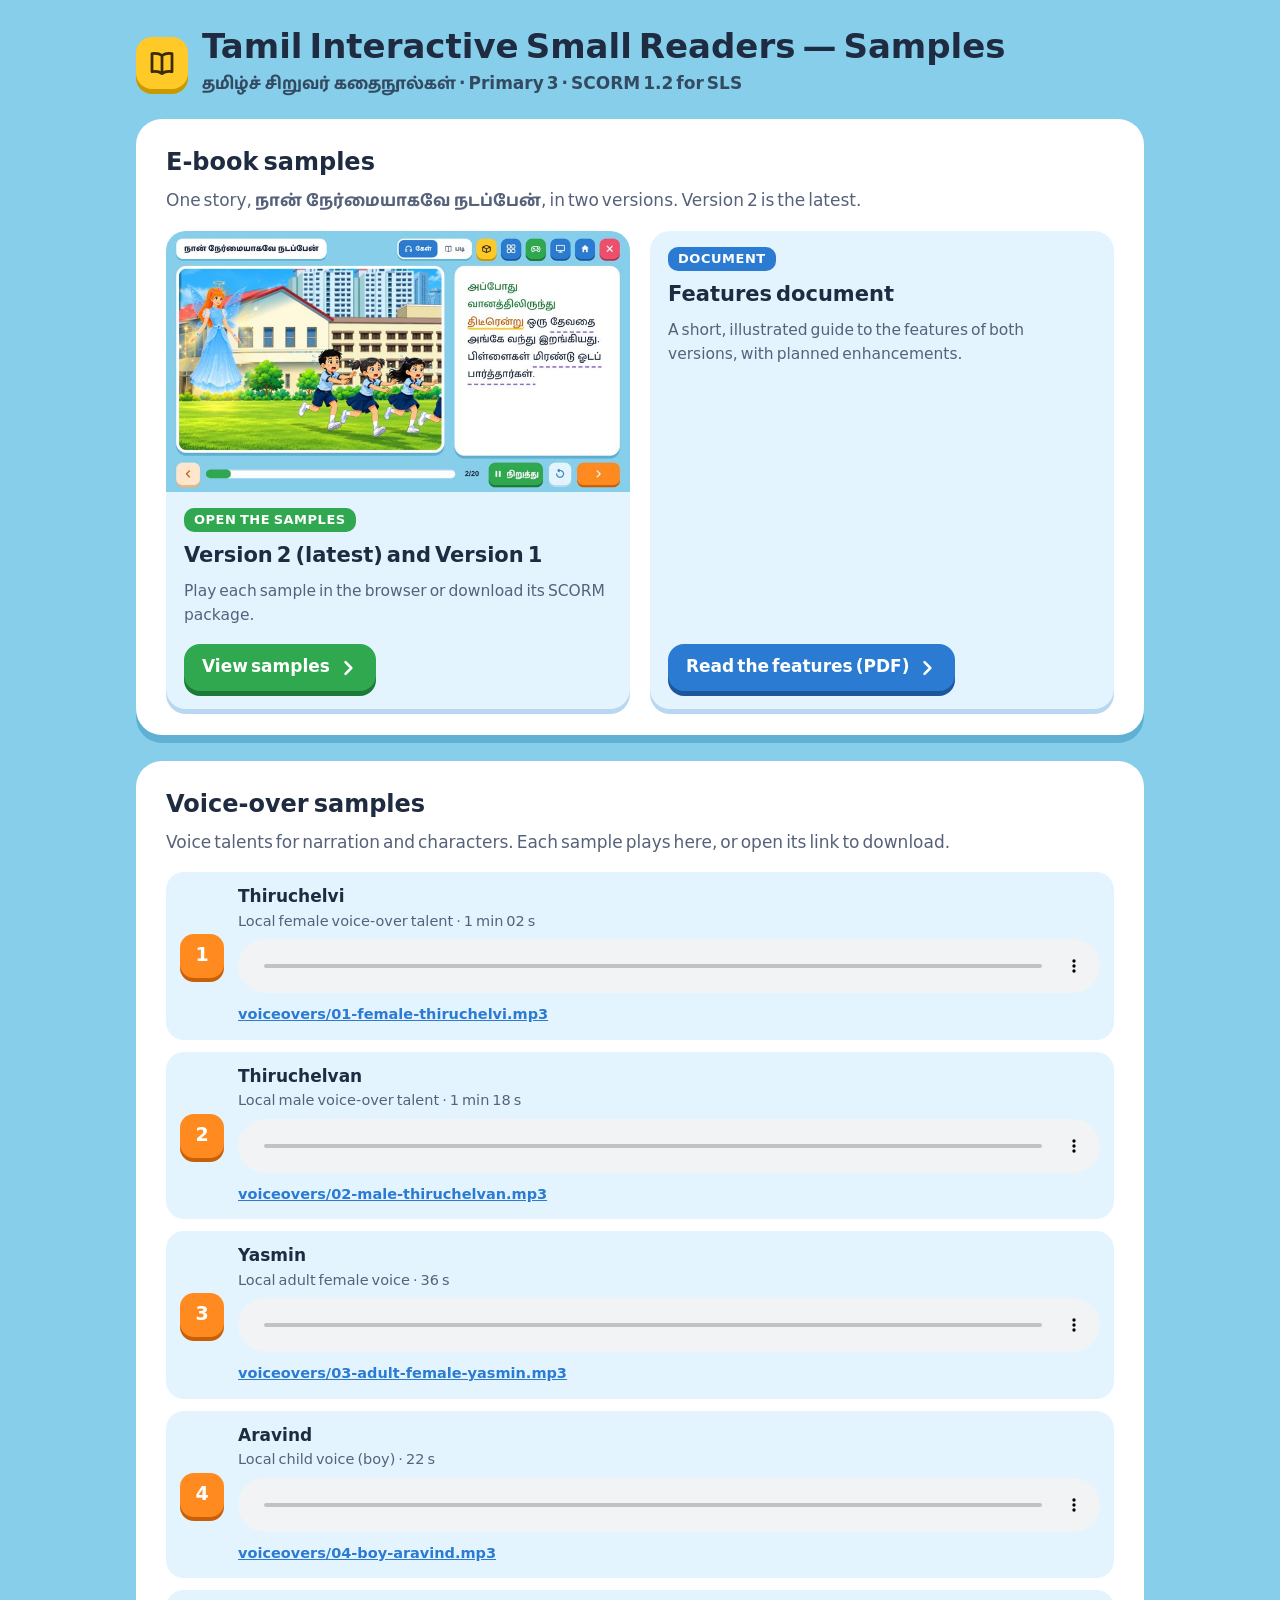
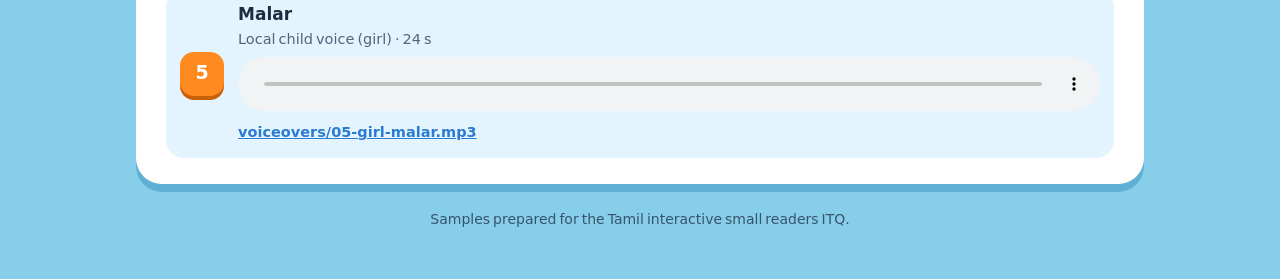
==== index.html @ b4339971 "Samples site: e-book Version 1 and 2, features document, voice-over samples Co-Authored-By: Claude O" ====
<!doctype html>
<html lang="en">
<head>
<meta charset="utf-8">
<meta name="viewport" content="width=device-width,initial-scale=1,viewport-fit=cover">
<title>Tamil Small Readers Samples</title>
<meta name="description" content="Interactive Tamil e-book samples, features document and voice-over samples.">
<link rel="stylesheet" href="assets/site.css">
</head>
<body>
<div class="wrap">
  <header class="top">
    <div class="logo" aria-hidden="true"><svg viewBox="0 0 24 24" fill="none" stroke="#3a2a00" stroke-width="2.2" stroke-linejoin="round"><path d="M12 6c-2-1.5-5-2-8-1.5V19c3-.5 6 0 8 1.5 2-1.5 5-2 8-1.5V4.5C17 4 14 4.5 12 6z"/><path d="M12 6v14.5"/></svg></div>
    <div>
      <h1>Tamil Interactive Small Readers — Samples</h1>
      <p>தமிழ்ச் சிறுவர் கதைநூல்கள் · Primary 3 · SCORM 1.2 for SLS</p>
    </div>
  </header>

  <section class="card" aria-labelledby="h-samples">
    <h2 id="h-samples">E-book samples</h2>
    <p>One story, <b>நான் நேர்மையாகவே நடப்பேன்</b>, in two versions. Version 2 is the latest.</p>
    <div class="grid">
      <a class="sample" href="samples/" style="text-decoration:none;color:inherit">
        <img src="assets/v2.jpg" alt="Version 2 story page" loading="lazy">
        <div class="b">
          <span class="tag">Open the samples</span>
          <h3>Version 2 (latest) and Version 1</h3>
          <p>Play each sample in the browser or download its SCORM package.</p>
          <div class="row"><span class="blk g">View samples <svg viewBox="0 0 24 24" fill="none" stroke="currentColor" stroke-width="3" stroke-linecap="round" stroke-linejoin="round"><path d="M9 5l7 7-7 7"/></svg></span></div>
        </div>
      </a>
      <div class="sample">
        <div class="b">
          <span class="tag" style="background:var(--blue)">Document</span>
          <h3>Features document</h3>
          <p>A short, illustrated guide to the features of both versions, with planned enhancements.</p>
          <div class="row">
            <a class="blk b2" href="docs/features.pdf">Read the features (PDF) <svg viewBox="0 0 24 24" fill="none" stroke="currentColor" stroke-width="3" stroke-linecap="round" stroke-linejoin="round"><path d="M9 5l7 7-7 7"/></svg></a>
          </div>
        </div>
      </div>
    </div>
  </section>

  <section class="card" aria-labelledby="h-vo">
    <h2 id="h-vo">Voice-over samples</h2>
    <p>Voice talents for narration and characters. Each sample plays here, or open its link to download.</p>
    <div class="vo" id="vo"><p class="empty">Voice-over samples will appear here.</p></div>
  </section>

  <footer>Samples prepared for the Tamil interactive small readers ITQ.</footer>
</div>
<script src="voiceovers/list.js"></script>
<script>
(function () {
  var list = window.VOICEOVERS || [], box = document.getElementById('vo');
  if (!list.length) return;
  box.innerHTML = '';
  list.forEach(function (v, i) {
    var it = document.createElement('div'); it.className = 'item';
    var n = document.createElement('div'); n.className = 'n'; n.textContent = i + 1;
    var t = document.createElement('div'); t.className = 't';
    var b = document.createElement('b'); b.textContent = v.title; t.appendChild(b);
    if (v.note) { var s = document.createElement('span'); s.textContent = v.note; t.appendChild(s); }
    var a = document.createElement('audio'); a.controls = true; a.preload = 'none'; a.src = 'voiceovers/' + v.file; t.appendChild(a);
    var l = document.createElement('a'); l.href = 'voiceovers/' + v.file; l.textContent = 'voiceovers/' + v.file; t.appendChild(l);
    it.appendChild(n); it.appendChild(t); box.appendChild(it);
  });
})();
</script>
</body>
</html>
---- assets/site.css ----
/* Toy Blocks — same look as the e-book */
@font-face{font-family:"Baloo Thambi 2";src:url(baloo-thambi-2-tamil-500-normal.woff2) format("woff2");font-weight:500}
@font-face{font-family:"Baloo Thambi 2";src:url(baloo-thambi-2-tamil-700-normal.woff2) format("woff2");font-weight:600 700}
@font-face{font-family:"Baloo Thambi 2";src:url(baloo-thambi-2-tamil-800-normal.woff2) format("woff2");font-weight:800}
:root{--sky:#87ceeb;--edge:#5fb0d3;--soft:#e3f4ff;--green:#2fa84f;--greend:#1d7a36;--orange:#ff8a1f;--oranged:#c8600a;
 --yellow:#ffc928;--yellowd:#c99a00;--blue:#2a7bd1;--blued:#1b579a;--ink:#1f2b40;--mute:#56627a;
 --font:"Baloo Thambi 2","Noto Sans Tamil","Latha",system-ui,sans-serif}
*{box-sizing:border-box}
html{color-scheme:light}
body{margin:0;background:var(--sky);color:var(--ink);font-family:var(--font);font-size:17px;line-height:1.55}
.wrap{max-width:1040px;margin:0 auto;padding:28px max(16px,env(safe-area-inset-right,0px)) 48px max(16px,env(safe-area-inset-left,0px))}
header.top{display:flex;align-items:center;gap:14px;flex-wrap:wrap;margin-bottom:22px}
.logo{width:52px;height:52px;border-radius:16px;background:var(--yellow);box-shadow:0 5px 0 var(--yellowd);display:grid;place-items:center;flex:none}
.logo svg{width:30px;height:30px}
header.top h1{margin:0;font-size:clamp(24px,4vw,34px);font-weight:800;line-height:1.2;text-wrap:balance}
header.top p{margin:2px 0 0;color:var(--ink);opacity:.8;font-weight:600}
.card{background:#fff;border-radius:26px;box-shadow:0 8px 0 var(--edge);padding:26px clamp(18px,3vw,30px);margin-bottom:26px}
.card h2{margin:0 0 6px;font-size:24px;font-weight:800}
.card>p{margin:0 0 16px;color:var(--mute)}
.grid{display:grid;grid-template-columns:repeat(auto-fit,minmax(min(100%,300px),1fr));gap:20px}
.sample{border-radius:20px;background:var(--soft);box-shadow:0 5px 0 #b9d7f1;overflow:hidden;display:flex;flex-direction:column;min-width:0}
.sample img{width:100%;aspect-ratio:16/9;object-fit:cover;display:block;max-width:100%}
.sample .b{padding:16px 18px 18px;display:flex;flex-direction:column;gap:8px;flex:1}
.tag{align-self:flex-start;font-size:13px;font-weight:800;letter-spacing:.04em;text-transform:uppercase;border-radius:10px;padding:2px 10px;color:#fff;background:var(--green)}
.tag.old{background:var(--mute)}
.sample h3{margin:0;font-size:21px;font-weight:800}
.sample p{margin:0;color:var(--mute);font-size:15.5px}
.row{display:flex;gap:12px;flex-wrap:wrap;margin-top:auto;padding-top:8px}
.blk{display:inline-flex;align-items:center;gap:8px;border:0;border-radius:16px;padding:10px 18px;font:inherit;font-weight:800;color:#fff;text-decoration:none;transition:transform .08s}
.blk:active{transform:translateY(3px)}
.blk:focus-visible{outline:4px solid var(--ink);outline-offset:3px}
.g{background:var(--green);box-shadow:0 5px 0 var(--greend)} .o{background:var(--orange);box-shadow:0 5px 0 var(--oranged)}
.b2{background:var(--blue);box-shadow:0 5px 0 var(--blued)} .w{background:#fff;color:var(--blue);box-shadow:0 5px 0 var(--edge)}
.blk svg{width:20px;height:20px}
.vo{display:flex;flex-direction:column;gap:12px}
.vo .item{display:grid;grid-template-columns:44px 1fr;gap:14px;align-items:center;background:var(--soft);border-radius:18px;padding:12px 14px;min-width:0}
.vo .n{width:44px;height:44px;border-radius:14px;background:var(--orange);box-shadow:0 4px 0 var(--oranged);color:#fff;font-weight:800;display:grid;place-items:center;font-size:19px}
.vo .t{min-width:0}
.vo .t b{display:block;font-weight:800}
.vo .t span{display:block;color:var(--mute);font-size:14.5px}
.vo audio{width:100%;margin-top:6px}
.vo a{color:var(--blue);font-weight:700;font-size:14.5px;word-break:break-all}
.empty{color:var(--mute);font-style:italic}
footer{color:var(--ink);opacity:.75;font-size:14px;text-align:center}
.crumb{display:inline-flex;margin-bottom:16px}
@media (prefers-reduced-motion:reduce){.blk{transition:none}}
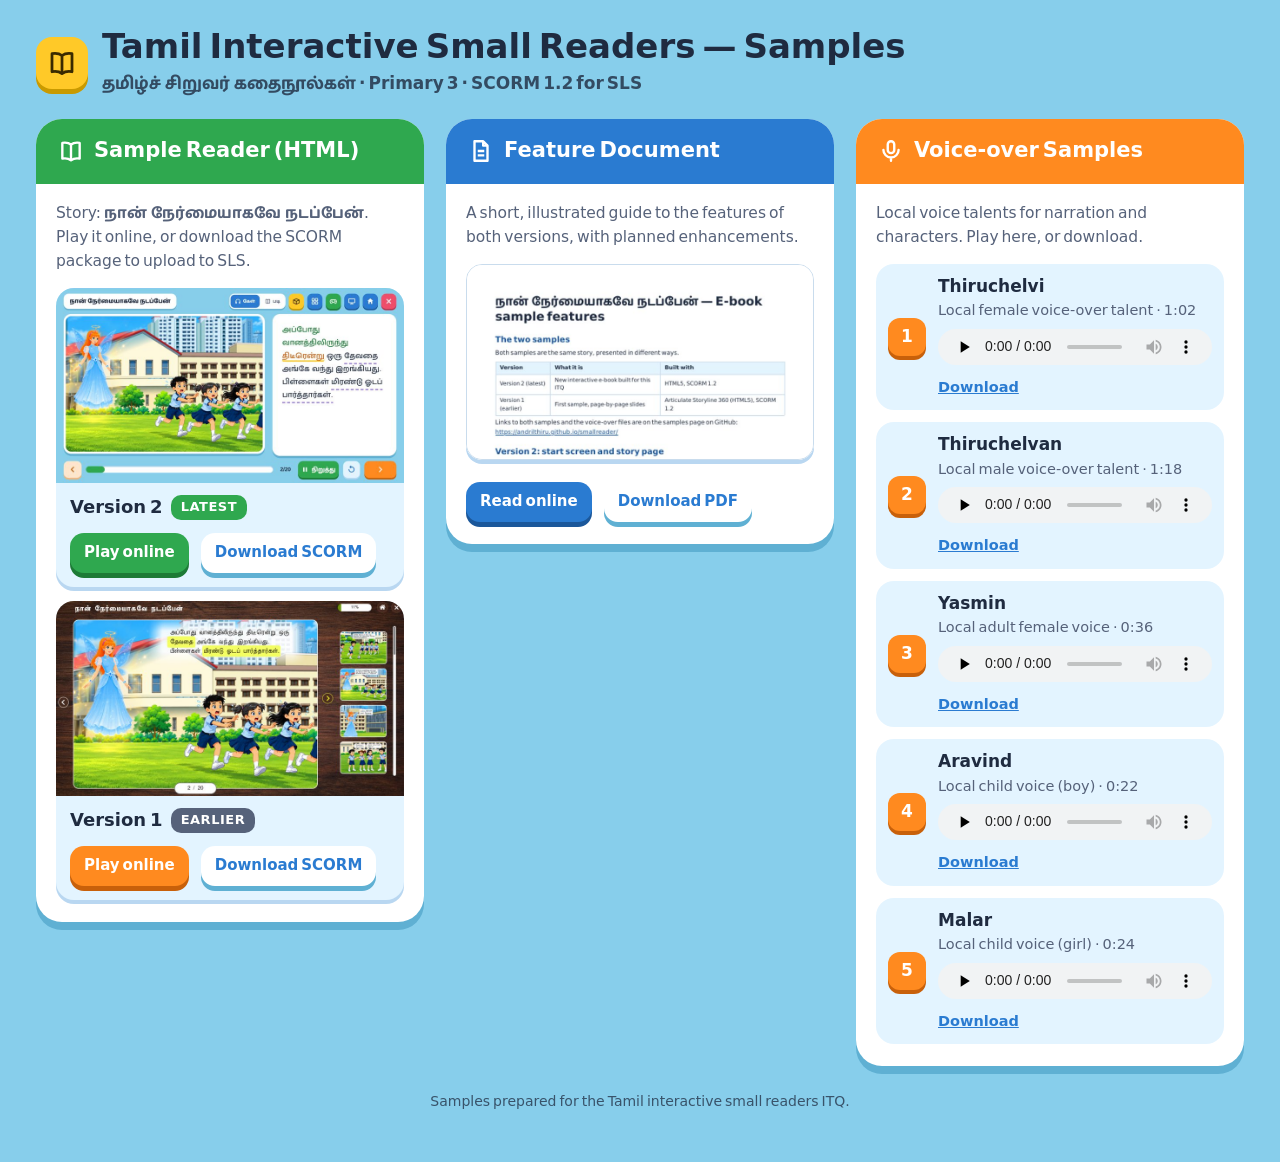
==== commit 12441a0c: "Landing page: three panels (Sample Reader, Feature Document, Voice-over Samples) with play and downl" ====
--- a/index.html
+++ b/index.html
@@ -4,11 +4,11 @@
 <meta charset="utf-8">
 <meta name="viewport" content="width=device-width,initial-scale=1,viewport-fit=cover">
 <title>Tamil Small Readers Samples</title>
-<meta name="description" content="Interactive Tamil e-book samples, features document and voice-over samples.">
+<meta name="description" content="Sample Tamil e-book (HTML), features document and voice-over samples.">
 <link rel="stylesheet" href="assets/site.css">
 </head>
 <body>
-<div class="wrap">
+<div class="wrap wide">
   <header class="top">
     <div class="logo" aria-hidden="true"><svg viewBox="0 0 24 24" fill="none" stroke="#3a2a00" stroke-width="2.2" stroke-linejoin="round"><path d="M12 6c-2-1.5-5-2-8-1.5V19c3-.5 6 0 8 1.5 2-1.5 5-2 8-1.5V4.5C17 4 14 4.5 12 6z"/><path d="M12 6v14.5"/></svg></div>
     <div>
@@ -17,39 +17,59 @@
     </div>
   </header>
 
-  <section class="card" aria-labelledby="h-samples">
-    <h2 id="h-samples">E-book samples</h2>
-    <p>One story, <b>நான் நேர்மையாகவே நடப்பேன்</b>, in two versions. Version 2 is the latest.</p>
-    <div class="grid">
-      <a class="sample" href="samples/" style="text-decoration:none;color:inherit">
-        <img src="assets/v2.jpg" alt="Version 2 story page" loading="lazy">
-        <div class="b">
-          <span class="tag">Open the samples</span>
-          <h3>Version 2 (latest) and Version 1</h3>
-          <p>Play each sample in the browser or download its SCORM package.</p>
-          <div class="row"><span class="blk g">View samples <svg viewBox="0 0 24 24" fill="none" stroke="currentColor" stroke-width="3" stroke-linecap="round" stroke-linejoin="round"><path d="M9 5l7 7-7 7"/></svg></span></div>
+  <div class="panels">
+    <!-- 1. Sample reader -->
+    <section class="panel p1" aria-labelledby="h1">
+      <h2 id="h1"><svg viewBox="0 0 24 24" fill="none" stroke="currentColor" stroke-width="2.2" stroke-linejoin="round"><path d="M12 6c-2-1.5-5-2-8-1.5V19c3-.5 6 0 8 1.5 2-1.5 5-2 8-1.5V4.5C17 4 14 4.5 12 6z"/><path d="M12 6v14.5"/></svg>Sample Reader (HTML)</h2>
+      <div class="in">
+        <p>Story: <b>நான் நேர்மையாகவே நடப்பேன்</b>. Play it online, or download the SCORM package to upload to SLS.</p>
+        <div class="ver">
+          <img src="assets/v2.jpg" alt="Version 2 story page">
+          <div class="b">
+            <h3>Version 2 <span class="tag">Latest</span></h3>
+            <div class="row">
+              <a class="blk g sm" href="samples/v2/index.html" target="_blank" rel="noopener">Play online</a>
+              <a class="blk w sm" href="downloads/version-2-SCORM.zip" download>Download SCORM</a>
+            </div>
+          </div>
         </div>
-      </a>
-      <div class="sample">
-        <div class="b">
-          <span class="tag" style="background:var(--blue)">Document</span>
-          <h3>Features document</h3>
-          <p>A short, illustrated guide to the features of both versions, with planned enhancements.</p>
-          <div class="row">
-            <a class="blk b2" href="docs/features.pdf">Read the features (PDF) <svg viewBox="0 0 24 24" fill="none" stroke="currentColor" stroke-width="3" stroke-linecap="round" stroke-linejoin="round"><path d="M9 5l7 7-7 7"/></svg></a>
+        <div class="ver">
+          <img src="assets/v1.jpg" alt="Version 1 story page">
+          <div class="b">
+            <h3>Version 1 <span class="tag old">Earlier</span></h3>
+            <div class="row">
+              <a class="blk o sm" href="samples/v1/story.html" target="_blank" rel="noopener">Play online</a>
+              <a class="blk w sm" href="downloads/version-1-SCORM.zip" download>Download SCORM</a>
+            </div>
           </div>
         </div>
       </div>
-    </div>
-  </section>
+    </section>
 
-  <section class="card" aria-labelledby="h-vo">
-    <h2 id="h-vo">Voice-over samples</h2>
-    <p>Voice talents for narration and characters. Each sample plays here, or open its link to download.</p>
-    <div class="vo" id="vo"><p class="empty">Voice-over samples will appear here.</p></div>
-  </section>
+    <!-- 2. Feature document -->
+    <section class="panel p2" aria-labelledby="h2">
+      <h2 id="h2"><svg viewBox="0 0 24 24" fill="none" stroke="currentColor" stroke-width="2.2" stroke-linejoin="round"><path d="M6 3h8l4 4v14H6z"/><path d="M14 3v4h4M9 12h6M9 16h6"/></svg>Feature Document</h2>
+      <div class="in">
+        <p>A short, illustrated guide to the features of both versions, with planned enhancements.</p>
+        <a class="docimg" href="docs/features.pdf" target="_blank" rel="noopener"><img src="assets/doc.jpg" alt="First page of the features document"></a>
+        <div class="row">
+          <a class="blk b2 sm" href="docs/features.pdf" target="_blank" rel="noopener">Read online</a>
+          <a class="blk w sm" href="docs/features.pdf" download="Small-reader-features.pdf">Download PDF</a>
+        </div>
+      </div>
+    </section>
 
-  <footer>Samples prepared for the Tamil interactive small readers ITQ.</footer>
+    <!-- 3. Voice-over samples -->
+    <section class="panel p3" aria-labelledby="h3">
+      <h2 id="h3"><svg viewBox="0 0 24 24" fill="none" stroke="currentColor" stroke-width="2.2" stroke-linecap="round" stroke-linejoin="round"><rect x="9" y="3" width="6" height="11" rx="3"/><path d="M5 11a7 7 0 0014 0M12 18v3"/></svg>Voice-over Samples</h2>
+      <div class="in">
+        <p>Local voice talents for narration and characters. Play here, or download.</p>
+        <div class="vo" id="vo"><p class="empty">Voice-over samples will appear here.</p></div>
+      </div>
+    </section>
+  </div>
+
+  <footer style="margin-top:26px">Samples prepared for the Tamil interactive small readers ITQ.</footer>
 </div>
 <script src="voiceovers/list.js"></script>
 <script>
@@ -64,7 +84,7 @@
     var b = document.createElement('b'); b.textContent = v.title; t.appendChild(b);
     if (v.note) { var s = document.createElement('span'); s.textContent = v.note; t.appendChild(s); }
     var a = document.createElement('audio'); a.controls = true; a.preload = 'none'; a.src = 'voiceovers/' + v.file; t.appendChild(a);
-    var l = document.createElement('a'); l.href = 'voiceovers/' + v.file; l.textContent = 'voiceovers/' + v.file; t.appendChild(l);
+    var l = document.createElement('a'); l.href = 'voiceovers/' + v.file; l.setAttribute('download', v.file); l.className = 'dl'; l.textContent = 'Download'; t.appendChild(l);
     it.appendChild(n); it.appendChild(t); box.appendChild(it);
   });
 })();
--- a/assets/site.css
+++ b/assets/site.css
@@ -39,8 +39,30 @@
 .vo .t b{display:block;font-weight:800}
 .vo .t span{display:block;color:var(--mute);font-size:14.5px}
 .vo audio{width:100%;margin-top:6px}
-.vo a{color:var(--blue);font-weight:700;font-size:14.5px;word-break:break-all}
+.vo a.dl{display:inline-block;margin-top:4px;color:var(--blue);font-weight:800;font-size:14.5px;text-decoration:underline}
 .empty{color:var(--mute);font-style:italic}
 footer{color:var(--ink);opacity:.75;font-size:14px;text-align:center}
 .crumb{display:inline-flex;margin-bottom:16px}
 @media (prefers-reduced-motion:reduce){.blk{transition:none}}
+
+/* ---- landing: three panels ---- */
+.wrap.wide{max-width:1240px}
+.panels{display:grid;grid-template-columns:repeat(3,minmax(0,1fr));gap:22px;align-items:start}
+@media (max-width:980px){.panels{grid-template-columns:1fr}}
+.panel{background:#fff;border-radius:26px;box-shadow:0 8px 0 var(--edge);overflow:hidden;display:flex;flex-direction:column;min-width:0}
+.panel>h2{margin:0;padding:16px 22px;font-size:21px;font-weight:800;color:#fff;display:flex;align-items:center;gap:10px}
+.panel>h2 svg{width:26px;height:26px;flex:none}
+.panel.p1>h2{background:var(--green)} .panel.p2>h2{background:var(--blue)} .panel.p3>h2{background:var(--orange)}
+.panel .in{padding:18px 20px 22px;display:flex;flex-direction:column;gap:14px}
+.panel .in>p{margin:0;color:var(--mute);font-size:15.5px}
+.ver{background:var(--soft);border-radius:18px;overflow:hidden;box-shadow:0 4px 0 #b9d7f1}
+.ver img{width:100%;aspect-ratio:16/9;object-fit:cover;display:block}
+.ver .b{padding:12px 14px 14px;display:flex;flex-direction:column;gap:8px}
+.ver h3{margin:0;font-size:18px;font-weight:800;display:flex;align-items:center;gap:8px;flex-wrap:wrap}
+.ver .row{padding-top:2px}
+.blk.sm{padding:8px 14px;font-size:15px;border-radius:14px}
+.docimg{border-radius:16px;overflow:hidden;box-shadow:0 4px 0 #b9d7f1;border:1px solid #c9dced}
+.docimg img{width:100%;display:block}
+.panel .vo .item{grid-template-columns:38px 1fr;gap:12px;padding:10px 12px}
+.panel .vo .n{width:38px;height:38px;font-size:17px;border-radius:12px}
+.panel .vo audio{height:36px}
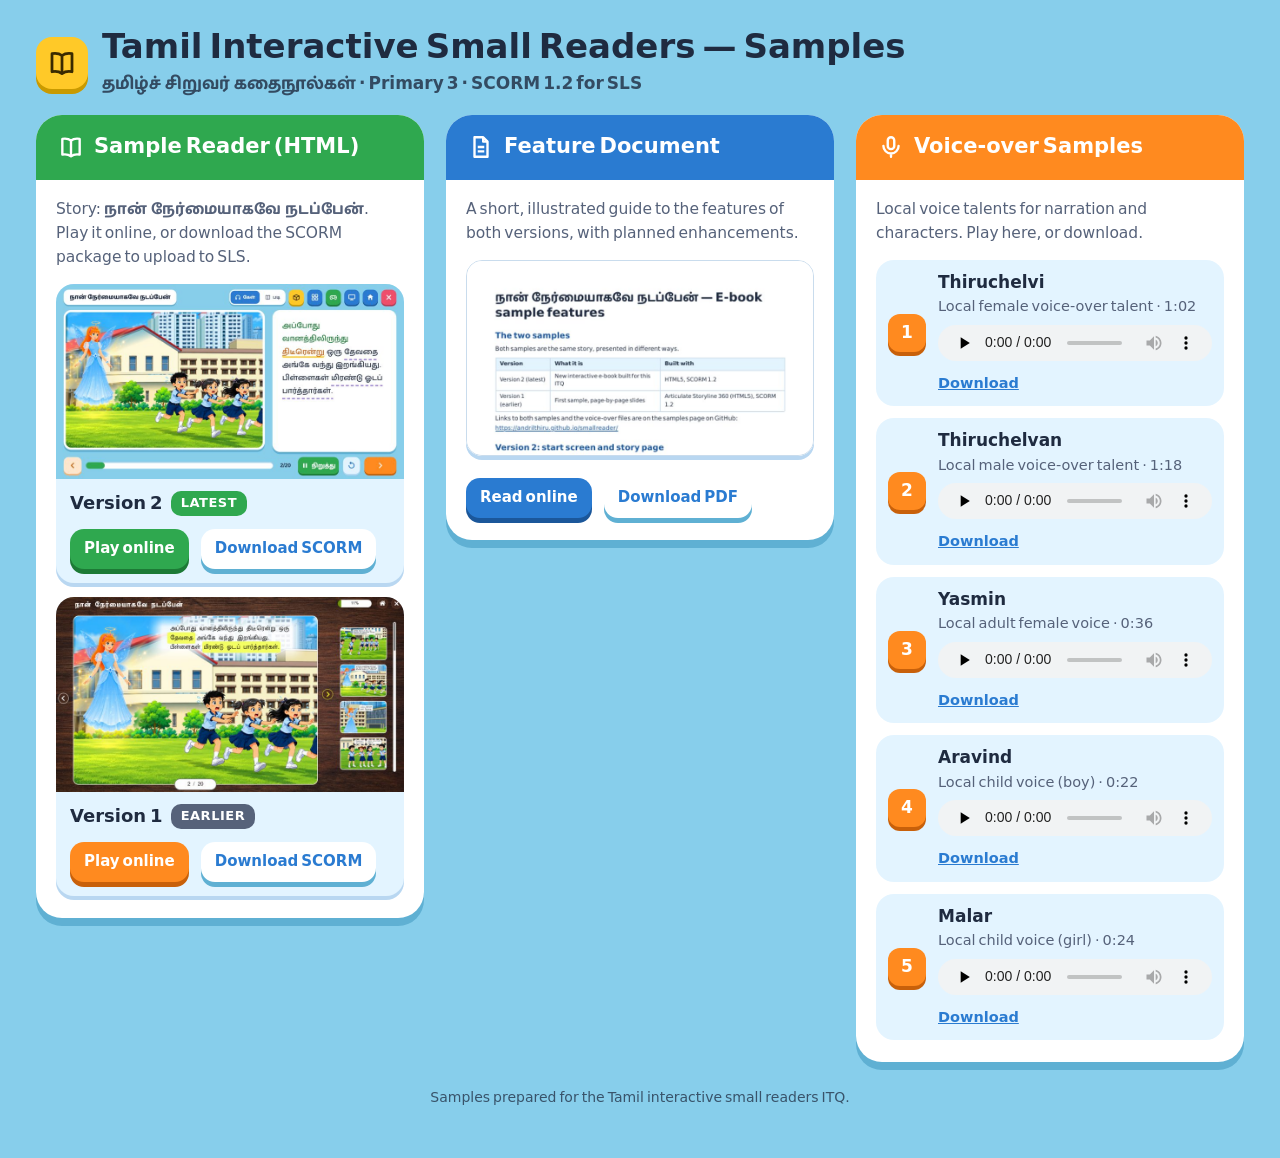
==== commit 3bb64c44: "Landing page: fixed icon sizes, cache-busted stylesheet, tighter layout on medium screens Co-Authore" ====
--- a/index.html
+++ b/index.html
@@ -5,12 +5,12 @@
 <meta name="viewport" content="width=device-width,initial-scale=1,viewport-fit=cover">
 <title>Tamil Small Readers Samples</title>
 <meta name="description" content="Sample Tamil e-book (HTML), features document and voice-over samples.">
-<link rel="stylesheet" href="assets/site.css">
+<link rel="stylesheet" href="assets/site.css?v=3">
 </head>
 <body>
 <div class="wrap wide">
   <header class="top">
-    <div class="logo" aria-hidden="true"><svg viewBox="0 0 24 24" fill="none" stroke="#3a2a00" stroke-width="2.2" stroke-linejoin="round"><path d="M12 6c-2-1.5-5-2-8-1.5V19c3-.5 6 0 8 1.5 2-1.5 5-2 8-1.5V4.5C17 4 14 4.5 12 6z"/><path d="M12 6v14.5"/></svg></div>
+    <div class="logo" aria-hidden="true"><svg width="26" height="26" viewBox="0 0 24 24" fill="none" stroke="#3a2a00" stroke-width="2.2" stroke-linejoin="round"><path d="M12 6c-2-1.5-5-2-8-1.5V19c3-.5 6 0 8 1.5 2-1.5 5-2 8-1.5V4.5C17 4 14 4.5 12 6z"/><path d="M12 6v14.5"/></svg></div>
     <div>
       <h1>Tamil Interactive Small Readers — Samples</h1>
       <p>தமிழ்ச் சிறுவர் கதைநூல்கள் · Primary 3 · SCORM 1.2 for SLS</p>
@@ -20,7 +20,7 @@
   <div class="panels">
     <!-- 1. Sample reader -->
     <section class="panel p1" aria-labelledby="h1">
-      <h2 id="h1"><svg viewBox="0 0 24 24" fill="none" stroke="currentColor" stroke-width="2.2" stroke-linejoin="round"><path d="M12 6c-2-1.5-5-2-8-1.5V19c3-.5 6 0 8 1.5 2-1.5 5-2 8-1.5V4.5C17 4 14 4.5 12 6z"/><path d="M12 6v14.5"/></svg>Sample Reader (HTML)</h2>
+      <h2 id="h1"><svg width="26" height="26" viewBox="0 0 24 24" fill="none" stroke="currentColor" stroke-width="2.2" stroke-linejoin="round"><path d="M12 6c-2-1.5-5-2-8-1.5V19c3-.5 6 0 8 1.5 2-1.5 5-2 8-1.5V4.5C17 4 14 4.5 12 6z"/><path d="M12 6v14.5"/></svg>Sample Reader (HTML)</h2>
       <div class="in">
         <p>Story: <b>நான் நேர்மையாகவே நடப்பேன்</b>. Play it online, or download the SCORM package to upload to SLS.</p>
         <div class="ver">
@@ -48,7 +48,7 @@
 
     <!-- 2. Feature document -->
     <section class="panel p2" aria-labelledby="h2">
-      <h2 id="h2"><svg viewBox="0 0 24 24" fill="none" stroke="currentColor" stroke-width="2.2" stroke-linejoin="round"><path d="M6 3h8l4 4v14H6z"/><path d="M14 3v4h4M9 12h6M9 16h6"/></svg>Feature Document</h2>
+      <h2 id="h2"><svg width="26" height="26" viewBox="0 0 24 24" fill="none" stroke="currentColor" stroke-width="2.2" stroke-linejoin="round"><path d="M6 3h8l4 4v14H6z"/><path d="M14 3v4h4M9 12h6M9 16h6"/></svg>Feature Document</h2>
       <div class="in">
         <p>A short, illustrated guide to the features of both versions, with planned enhancements.</p>
         <a class="docimg" href="docs/features.pdf" target="_blank" rel="noopener"><img src="assets/doc.jpg" alt="First page of the features document"></a>
@@ -61,7 +61,7 @@
 
     <!-- 3. Voice-over samples -->
     <section class="panel p3" aria-labelledby="h3">
-      <h2 id="h3"><svg viewBox="0 0 24 24" fill="none" stroke="currentColor" stroke-width="2.2" stroke-linecap="round" stroke-linejoin="round"><rect x="9" y="3" width="6" height="11" rx="3"/><path d="M5 11a7 7 0 0014 0M12 18v3"/></svg>Voice-over Samples</h2>
+      <h2 id="h3"><svg width="26" height="26" viewBox="0 0 24 24" fill="none" stroke="currentColor" stroke-width="2.2" stroke-linecap="round" stroke-linejoin="round"><rect x="9" y="3" width="6" height="11" rx="3"/><path d="M5 11a7 7 0 0014 0M12 18v3"/></svg>Voice-over Samples</h2>
       <div class="in">
         <p>Local voice talents for narration and characters. Play here, or download.</p>
         <div class="vo" id="vo"><p class="empty">Voice-over samples will appear here.</p></div>
--- a/assets/site.css
+++ b/assets/site.css
@@ -9,7 +9,7 @@
 html{color-scheme:light}
 body{margin:0;background:var(--sky);color:var(--ink);font-family:var(--font);font-size:17px;line-height:1.55}
 .wrap{max-width:1040px;margin:0 auto;padding:28px max(16px,env(safe-area-inset-right,0px)) 48px max(16px,env(safe-area-inset-left,0px))}
-header.top{display:flex;align-items:center;gap:14px;flex-wrap:wrap;margin-bottom:22px}
+header.top{display:flex;align-items:center;gap:14px;flex-wrap:wrap;margin-bottom:18px}
 .logo{width:52px;height:52px;border-radius:16px;background:var(--yellow);box-shadow:0 5px 0 var(--yellowd);display:grid;place-items:center;flex:none}
 .logo svg{width:30px;height:30px}
 header.top h1{margin:0;font-size:clamp(24px,4vw,34px);font-weight:800;line-height:1.2;text-wrap:balance}
@@ -48,7 +48,7 @@
 /* ---- landing: three panels ---- */
 .wrap.wide{max-width:1240px}
 .panels{display:grid;grid-template-columns:repeat(3,minmax(0,1fr));gap:22px;align-items:start}
-@media (max-width:980px){.panels{grid-template-columns:1fr}}
+@media (max-width:820px){.panels{grid-template-columns:1fr}}
 .panel{background:#fff;border-radius:26px;box-shadow:0 8px 0 var(--edge);overflow:hidden;display:flex;flex-direction:column;min-width:0}
 .panel>h2{margin:0;padding:16px 22px;font-size:21px;font-weight:800;color:#fff;display:flex;align-items:center;gap:10px}
 .panel>h2 svg{width:26px;height:26px;flex:none}
@@ -66,3 +66,6 @@
 .panel .vo .item{grid-template-columns:38px 1fr;gap:12px;padding:10px 12px}
 .panel .vo .n{width:38px;height:38px;font-size:17px;border-radius:12px}
 .panel .vo audio{height:36px}
+
+/* medium screens: keep the three headers on one line each */
+@media (min-width:821px) and (max-width:1180px){.panel>h2{font-size:16.5px;padding:13px 14px;gap:8px;white-space:nowrap} .panel>h2 svg{width:22px;height:22px} .panel .in{padding:14px;gap:12px} .blk.sm{padding:7px 10px;font-size:14px} .ver h3{font-size:16px} .wrap.wide{padding-left:max(14px,env(safe-area-inset-left,0px));padding-right:max(14px,env(safe-area-inset-right,0px))} .panels{gap:16px}}
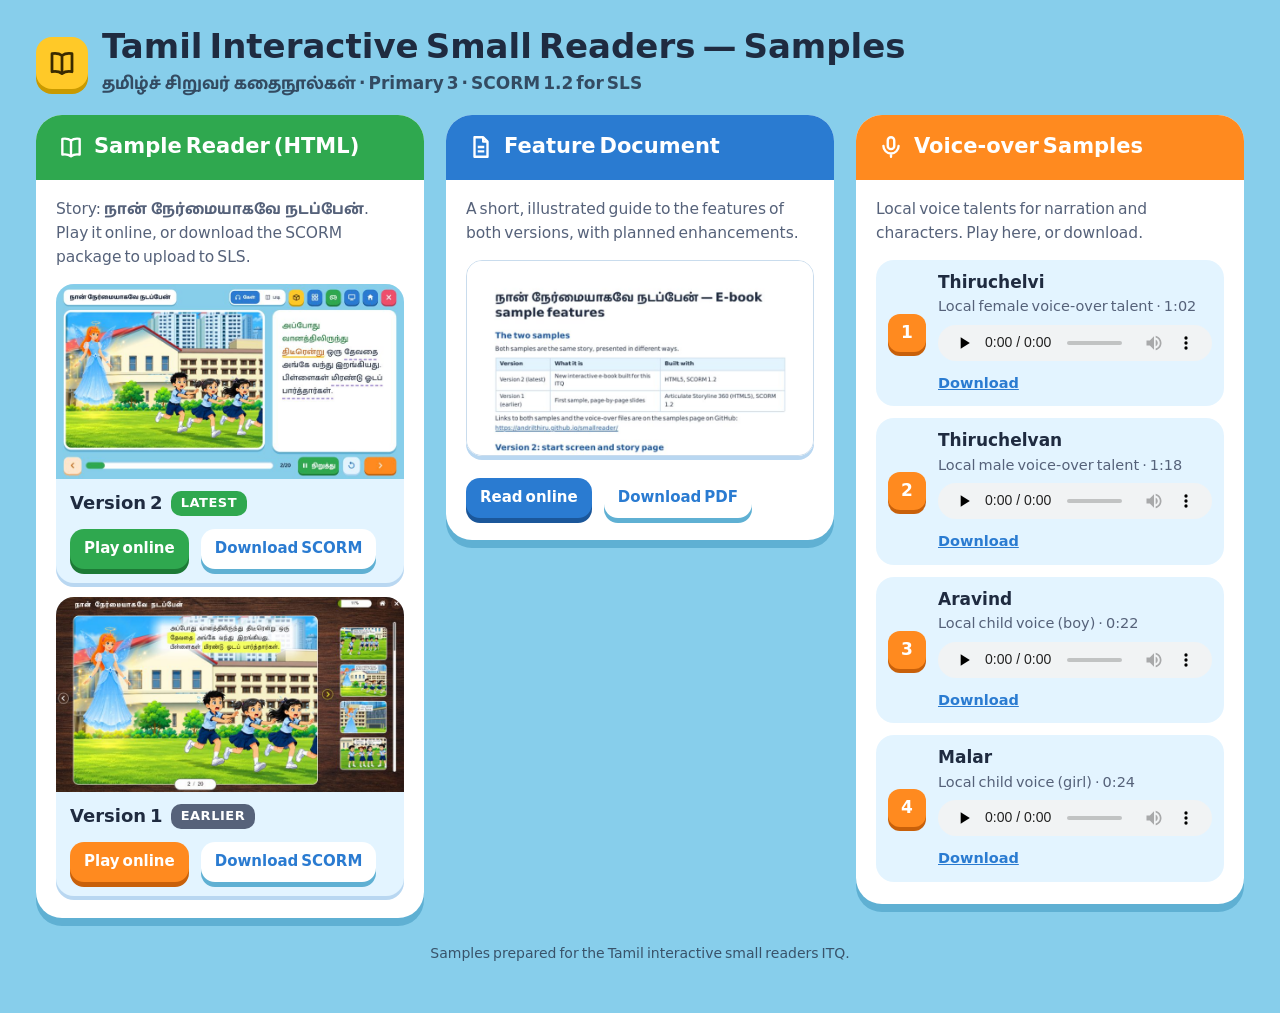
==== commit 48c01a1e: "Remove Yasmin voice-over sample Co-Authored-By: Claude Opus 5.5 <noreply@anthropic.com> Claude-Sessi" ====
--- a/index.html
+++ b/index.html
@@ -71,7 +71,7 @@
 
   <footer style="margin-top:26px">Samples prepared for the Tamil interactive small readers ITQ.</footer>
 </div>
-<script src="voiceovers/list.js"></script>
+<script src="voiceovers/list.js?v=2"></script>
 <script>
 (function () {
   var list = window.VOICEOVERS || [], box = document.getElementById('vo');
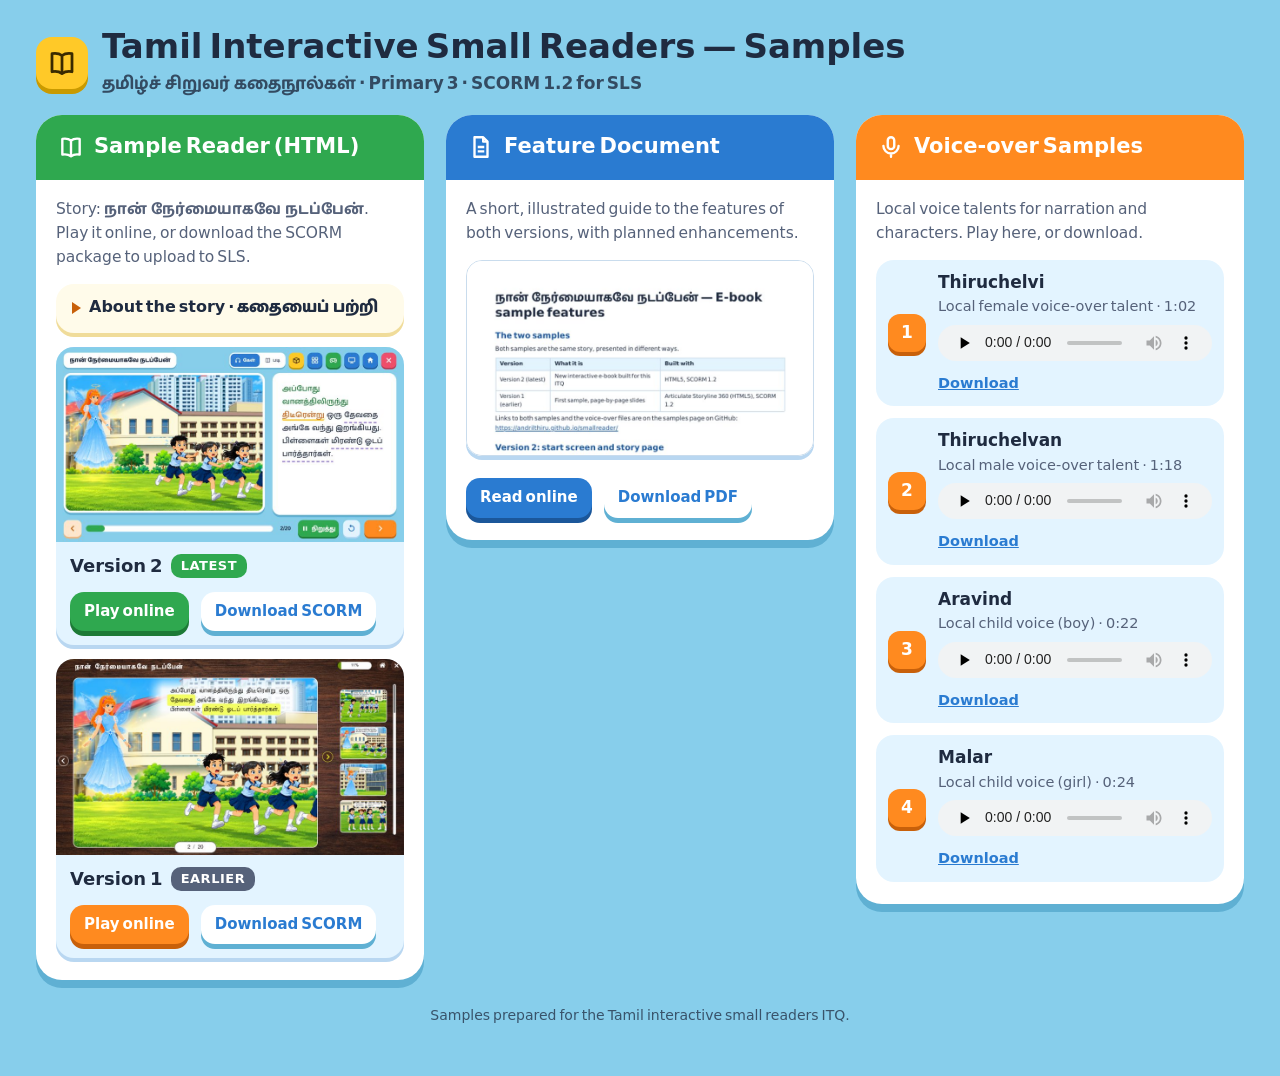
==== commit d0a6a2f7: "Add story summary, moral values and learning assessment (Tamil and English) Co-Authored-By: Claude O" ====
--- a/index.html
+++ b/index.html
@@ -5,7 +5,7 @@
 <meta name="viewport" content="width=device-width,initial-scale=1,viewport-fit=cover">
 <title>Tamil Small Readers Samples</title>
 <meta name="description" content="Sample Tamil e-book (HTML), features document and voice-over samples.">
-<link rel="stylesheet" href="assets/site.css?v=3">
+<link rel="stylesheet" href="assets/site.css?v=4">
 </head>
 <body>
 <div class="wrap wide">
@@ -23,6 +23,35 @@
       <h2 id="h1"><svg width="26" height="26" viewBox="0 0 24 24" fill="none" stroke="currentColor" stroke-width="2.2" stroke-linejoin="round"><path d="M12 6c-2-1.5-5-2-8-1.5V19c3-.5 6 0 8 1.5 2-1.5 5-2 8-1.5V4.5C17 4 14 4.5 12 6z"/><path d="M12 6v14.5"/></svg>Sample Reader (HTML)</h2>
       <div class="in">
         <p>Story: <b>நான் நேர்மையாகவே நடப்பேன்</b>. Play it online, or download the SCORM package to upload to SLS.</p>
+        <details class="story">
+          <summary>About the story · கதையைப் பற்றி</summary>
+          <div class="langs">
+            <input type="radio" name="lg1" id="lg1-ta" checked><label for="lg1-ta">தமிழ்</label>
+            <input type="radio" name="lg1" id="lg1-en"><label for="lg1-en">English</label>
+            <div class="lang ta" lang="ta"><h4>“நான் நேர்மையாகவே நடப்பேன்” – கதையின் சுருக்கம்</h4>
+<p>பள்ளி இடைவேளை நேரத்தில் மாணவர்கள் விளையாடிக்கொண்டும் பேசிக்கொண்டும் இருந்தார்கள். அப்போது வானத்திலிருந்து ஒரு தேவதை இறங்கி வந்தது. அதைப் பார்த்த மாணவர்கள் பயந்தார்கள். தேவதை அவர்களிடம் பயப்பட வேண்டாம் என்றும், அவர்கள் விரும்புவதைக் கொடுப்பதாகவும் கூறியது.</p>
+<p>மாணவர்கள் சாக்லேட், பொம்மை, நாய்க்குட்டி போன்றவற்றைக் கேட்டார்கள். தேவதை தனது மந்திரக்கோலால் அவற்றை வரவழைத்துக் கொடுத்தது.</p>
+<p>அப்போது ஒரு மாணவர் மறுநாள் தேர்வு இருப்பதால் படிக்கச் செல்ல வேண்டும் என்று கூறினார். மற்ற மாணவர்களும் வகுப்பிற்குச் செல்லப் புறப்பட்டார்கள். தேவதை அவர்களுக்குத் தேர்வில் அதிக மதிப்பெண்கள் பெற்றுத் தருவதாகக் கூறியது.</p>
+<p>ஆனால் மாணவர்கள், தாங்களே நன்றாகப் படித்து அறிவைப் பெற்று, நேர்மையான முறையில் தேர்வு எழுதி அதிக மதிப்பெண்கள் பெற விரும்புவதாகக் கூறினார்கள். இதைக் கேட்ட தேவதை அவர்களைப் பாராட்டி வாழ்த்தியது. மாணவர்கள் தேவதையிடம் விடைபெற்றுச் சென்றார்கள்.</p>
+<h4>கதை உணர்த்தும் கருத்துகள்</h4>
+<ol><li>ஒவ்வொருவரும் தங்கள் கடமையைத் தாங்களே செய்ய வேண்டும்.</li><li>நாம் எப்போதும் நேர்மையாக நடக்க வேண்டும்.</li><li>மாணவர்கள் நன்றாகப் படித்து அறிவைப் பெற வேண்டும்.</li><li>குறுக்கு வழியில் வெற்றி பெற நினைக்கக் கூடாது.</li><li>சொந்த முயற்சியாலும் உழைப்பாலும் பெறும் வெற்றியே சிறந்தது.</li></ol>
+<h4>கற்றல் மதிப்பீடு</h4>
+<p>இக்கதையின் இறுதியில் மாணவர்களின் கற்றலை மதிப்பீடு செய்யப் பின்வரும் பயிற்சிகள் வழங்கப்பட்டுள்ளன.</p>
+<ol><li>சொற்களுக்குரிய சரியான பொருளைக் கண்டறிந்து பொருத்துதல்.</li><li>சரியான விடையைத் தேர்ந்தெடுத்தல்.</li></ol></div>
+            <div class="lang en" lang="en"><h4>“I Will Always Be Honest” – Story Summary</h4>
+<p>During recess, the students were playing and chatting with one another. Suddenly, a fairy descended from the sky. The students were frightened when they saw her. The fairy reassured them that there was nothing to fear and promised to give them whatever they wished for.</p>
+<p>The students asked for chocolates, toys, puppies, and other things. The fairy used her magic wand to grant their wishes.</p>
+<p>Just then, one student remembered that they had an examination the following day and said that it was time to return to class to study. The other students also prepared to leave. The fairy offered to help them score high marks in their examination.</p>
+<p>However, the students politely declined her offer. They explained that they wanted to study hard, gain knowledge, and achieve good results through their own efforts and honesty.</p>
+<p>The fairy was pleased with their response. She praised the students and wished them success. The students bid farewell to the fairy, who then flew back into the sky.</p>
+<h4>Moral Values Conveyed by the Story</h4>
+<ol><li>Everyone should fulfil their own responsibilities.</li><li>We should always act honestly.</li><li>Students should study diligently to gain knowledge.</li><li>We should not take shortcuts to achieve success.</li><li>Success achieved through personal effort and hard work is the most meaningful.</li></ol>
+<h4>Learning Assessment Activities</h4>
+<p>At the end of the story, the following activities are provided to assess students' understanding and learning:</p>
+<ol><li>Vocabulary Matching: Identify and match words with their correct meanings.</li><li>Multiple-Choice Questions: Select the correct answers from the given options.</li></ol>
+<p>These activities can also be adapted into an interactive classroom lesson to reinforce honesty, responsibility, and independent learning.</p></div>
+          </div>
+        </details>
         <div class="ver">
           <img src="assets/v2.jpg" alt="Version 2 story page">
           <div class="b">
--- a/assets/site.css
+++ b/assets/site.css
@@ -69,3 +69,21 @@
 
 /* medium screens: keep the three headers on one line each */
 @media (min-width:821px) and (max-width:1180px){.panel>h2{font-size:16.5px;padding:13px 14px;gap:8px;white-space:nowrap} .panel>h2 svg{width:22px;height:22px} .panel .in{padding:14px;gap:12px} .blk.sm{padding:7px 10px;font-size:14px} .ver h3{font-size:16px} .wrap.wide{padding-left:max(14px,env(safe-area-inset-left,0px));padding-right:max(14px,env(safe-area-inset-right,0px))} .panels{gap:16px}}
+
+/* ---- story summary (Tamil / English) ---- */
+details.story{background:#fffbea;border-radius:18px;box-shadow:0 4px 0 #f0dc9a;overflow:hidden}
+details.story>summary{cursor:pointer;list-style:none;padding:12px 16px;font-weight:800;font-size:16px;display:flex;align-items:center;gap:8px}
+details.story>summary::-webkit-details-marker{display:none}
+details.story>summary::before{content:"";width:0;height:0;border:6px solid transparent;border-left:9px solid var(--oranged);border-right:0;transition:transform .15s}
+details.story[open]>summary::before{transform:rotate(90deg)}
+details.story>summary:focus-visible{outline:4px solid var(--ink);outline-offset:-4px}
+.langs{padding:0 16px 16px;display:flex;flex-wrap:wrap;gap:8px}
+.langs input{position:absolute;opacity:0;pointer-events:none}
+.langs label{cursor:pointer;padding:5px 14px;border-radius:12px;background:#fff;color:var(--blue);font-weight:800;font-size:14.5px;box-shadow:0 3px 0 #f0dc9a}
+.langs input:checked+label{background:var(--blue);color:#fff;box-shadow:0 3px 0 var(--blued)}
+.langs input:focus-visible+label{outline:3px solid var(--ink);outline-offset:2px}
+.langs .lang{display:none;flex-basis:100%;font-size:15px;line-height:1.6;min-width:0}
+.langs input:nth-of-type(1):checked~.ta,.langs input:nth-of-type(2):checked~.en{display:block}
+.langs h4{margin:12px 0 4px;font-size:16px;font-weight:800}
+.langs p{margin:0 0 8px}
+.langs ol{margin:0 0 8px;padding-left:22px}
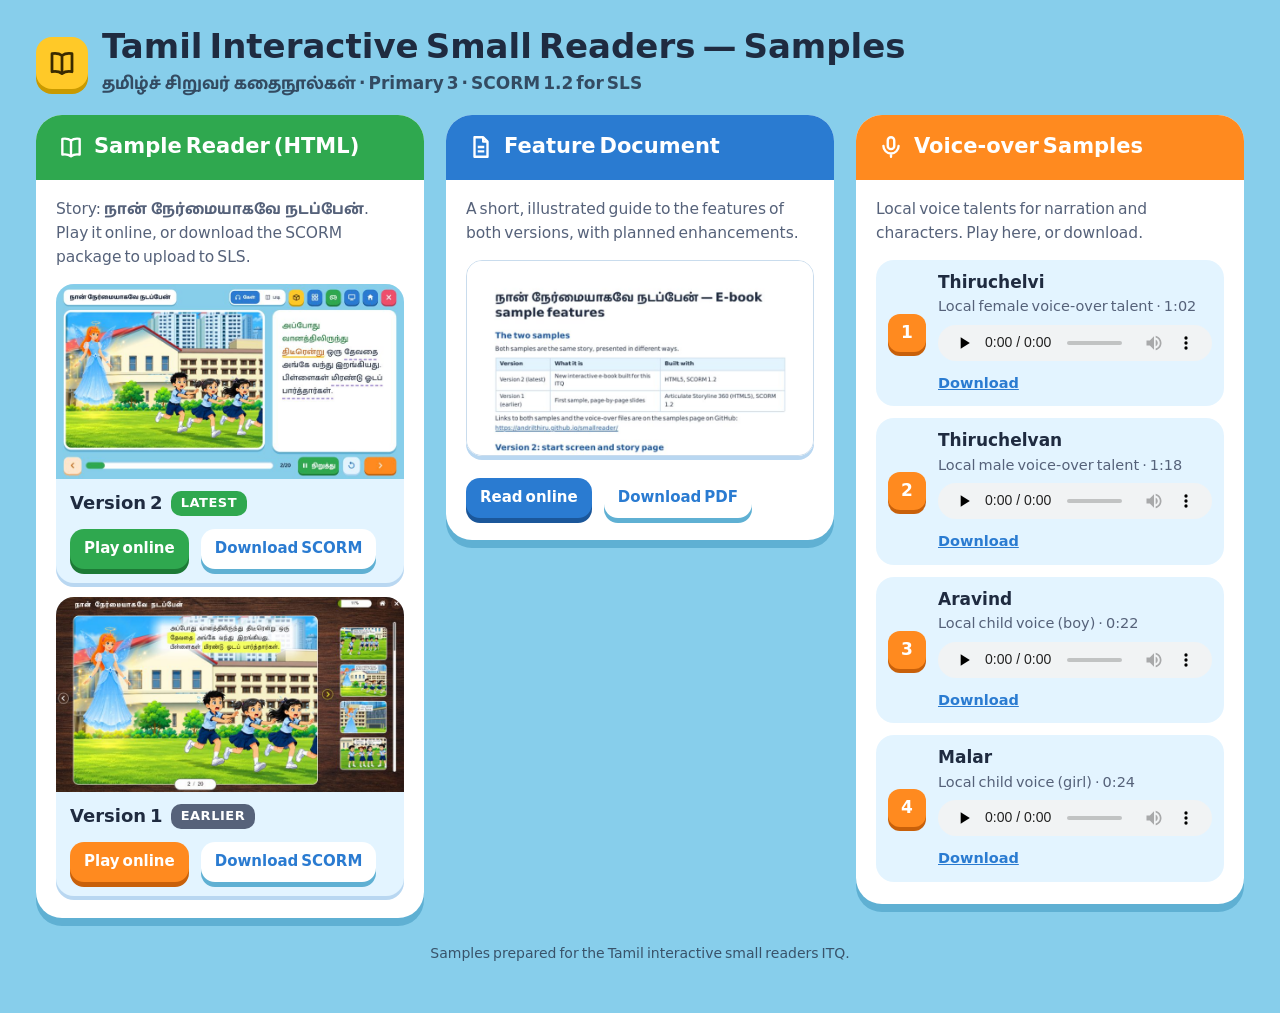
==== commit 93f6eba3: "Keep the story summary on the samples page only Co-Authored-By: Claude Opus 5.5 <noreply@anthropic.c" ====
--- a/index.html
+++ b/index.html
@@ -5,7 +5,7 @@
 <meta name="viewport" content="width=device-width,initial-scale=1,viewport-fit=cover">
 <title>Tamil Small Readers Samples</title>
 <meta name="description" content="Sample Tamil e-book (HTML), features document and voice-over samples.">
-<link rel="stylesheet" href="assets/site.css?v=4">
+<link rel="stylesheet" href="assets/site.css?v=5">
 </head>
 <body>
 <div class="wrap wide">
@@ -23,35 +23,6 @@
       <h2 id="h1"><svg width="26" height="26" viewBox="0 0 24 24" fill="none" stroke="currentColor" stroke-width="2.2" stroke-linejoin="round"><path d="M12 6c-2-1.5-5-2-8-1.5V19c3-.5 6 0 8 1.5 2-1.5 5-2 8-1.5V4.5C17 4 14 4.5 12 6z"/><path d="M12 6v14.5"/></svg>Sample Reader (HTML)</h2>
       <div class="in">
         <p>Story: <b>நான் நேர்மையாகவே நடப்பேன்</b>. Play it online, or download the SCORM package to upload to SLS.</p>
-        <details class="story">
-          <summary>About the story · கதையைப் பற்றி</summary>
-          <div class="langs">
-            <input type="radio" name="lg1" id="lg1-ta" checked><label for="lg1-ta">தமிழ்</label>
-            <input type="radio" name="lg1" id="lg1-en"><label for="lg1-en">English</label>
-            <div class="lang ta" lang="ta"><h4>“நான் நேர்மையாகவே நடப்பேன்” – கதையின் சுருக்கம்</h4>
-<p>பள்ளி இடைவேளை நேரத்தில் மாணவர்கள் விளையாடிக்கொண்டும் பேசிக்கொண்டும் இருந்தார்கள். அப்போது வானத்திலிருந்து ஒரு தேவதை இறங்கி வந்தது. அதைப் பார்த்த மாணவர்கள் பயந்தார்கள். தேவதை அவர்களிடம் பயப்பட வேண்டாம் என்றும், அவர்கள் விரும்புவதைக் கொடுப்பதாகவும் கூறியது.</p>
-<p>மாணவர்கள் சாக்லேட், பொம்மை, நாய்க்குட்டி போன்றவற்றைக் கேட்டார்கள். தேவதை தனது மந்திரக்கோலால் அவற்றை வரவழைத்துக் கொடுத்தது.</p>
-<p>அப்போது ஒரு மாணவர் மறுநாள் தேர்வு இருப்பதால் படிக்கச் செல்ல வேண்டும் என்று கூறினார். மற்ற மாணவர்களும் வகுப்பிற்குச் செல்லப் புறப்பட்டார்கள். தேவதை அவர்களுக்குத் தேர்வில் அதிக மதிப்பெண்கள் பெற்றுத் தருவதாகக் கூறியது.</p>
-<p>ஆனால் மாணவர்கள், தாங்களே நன்றாகப் படித்து அறிவைப் பெற்று, நேர்மையான முறையில் தேர்வு எழுதி அதிக மதிப்பெண்கள் பெற விரும்புவதாகக் கூறினார்கள். இதைக் கேட்ட தேவதை அவர்களைப் பாராட்டி வாழ்த்தியது. மாணவர்கள் தேவதையிடம் விடைபெற்றுச் சென்றார்கள்.</p>
-<h4>கதை உணர்த்தும் கருத்துகள்</h4>
-<ol><li>ஒவ்வொருவரும் தங்கள் கடமையைத் தாங்களே செய்ய வேண்டும்.</li><li>நாம் எப்போதும் நேர்மையாக நடக்க வேண்டும்.</li><li>மாணவர்கள் நன்றாகப் படித்து அறிவைப் பெற வேண்டும்.</li><li>குறுக்கு வழியில் வெற்றி பெற நினைக்கக் கூடாது.</li><li>சொந்த முயற்சியாலும் உழைப்பாலும் பெறும் வெற்றியே சிறந்தது.</li></ol>
-<h4>கற்றல் மதிப்பீடு</h4>
-<p>இக்கதையின் இறுதியில் மாணவர்களின் கற்றலை மதிப்பீடு செய்யப் பின்வரும் பயிற்சிகள் வழங்கப்பட்டுள்ளன.</p>
-<ol><li>சொற்களுக்குரிய சரியான பொருளைக் கண்டறிந்து பொருத்துதல்.</li><li>சரியான விடையைத் தேர்ந்தெடுத்தல்.</li></ol></div>
-            <div class="lang en" lang="en"><h4>“I Will Always Be Honest” – Story Summary</h4>
-<p>During recess, the students were playing and chatting with one another. Suddenly, a fairy descended from the sky. The students were frightened when they saw her. The fairy reassured them that there was nothing to fear and promised to give them whatever they wished for.</p>
-<p>The students asked for chocolates, toys, puppies, and other things. The fairy used her magic wand to grant their wishes.</p>
-<p>Just then, one student remembered that they had an examination the following day and said that it was time to return to class to study. The other students also prepared to leave. The fairy offered to help them score high marks in their examination.</p>
-<p>However, the students politely declined her offer. They explained that they wanted to study hard, gain knowledge, and achieve good results through their own efforts and honesty.</p>
-<p>The fairy was pleased with their response. She praised the students and wished them success. The students bid farewell to the fairy, who then flew back into the sky.</p>
-<h4>Moral Values Conveyed by the Story</h4>
-<ol><li>Everyone should fulfil their own responsibilities.</li><li>We should always act honestly.</li><li>Students should study diligently to gain knowledge.</li><li>We should not take shortcuts to achieve success.</li><li>Success achieved through personal effort and hard work is the most meaningful.</li></ol>
-<h4>Learning Assessment Activities</h4>
-<p>At the end of the story, the following activities are provided to assess students' understanding and learning:</p>
-<ol><li>Vocabulary Matching: Identify and match words with their correct meanings.</li><li>Multiple-Choice Questions: Select the correct answers from the given options.</li></ol>
-<p>These activities can also be adapted into an interactive classroom lesson to reinforce honesty, responsibility, and independent learning.</p></div>
-          </div>
-        </details>
         <div class="ver">
           <img src="assets/v2.jpg" alt="Version 2 story page">
           <div class="b">
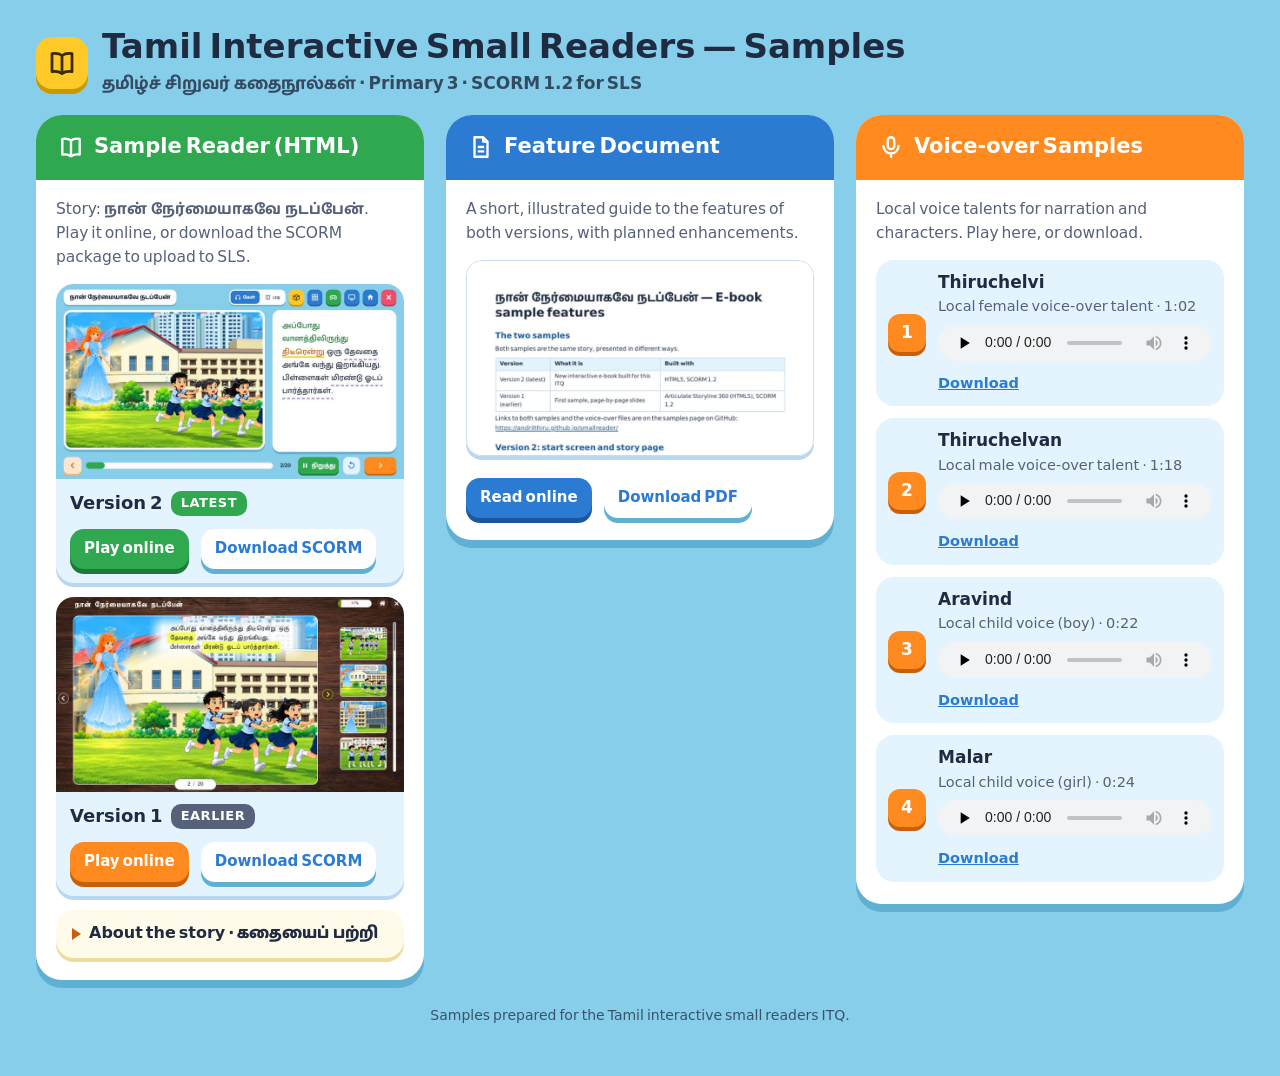
==== commit 1f9fa873: "Story summary below both versions on the home page Co-Authored-By: Claude Opus 5.5 <noreply@anthropi" ====
--- a/index.html
+++ b/index.html
@@ -5,7 +5,7 @@
 <meta name="viewport" content="width=device-width,initial-scale=1,viewport-fit=cover">
 <title>Tamil Small Readers Samples</title>
 <meta name="description" content="Sample Tamil e-book (HTML), features document and voice-over samples.">
-<link rel="stylesheet" href="assets/site.css?v=5">
+<link rel="stylesheet" href="assets/site.css?v=6">
 </head>
 <body>
 <div class="wrap wide">
@@ -43,6 +43,35 @@
             </div>
           </div>
         </div>
+        <details class="story">
+          <summary>About the story · கதையைப் பற்றி</summary>
+          <div class="langs">
+            <input type="radio" name="lg1" id="lg1-ta" checked><label for="lg1-ta">தமிழ்</label>
+            <input type="radio" name="lg1" id="lg1-en"><label for="lg1-en">English</label>
+            <div class="lang ta" lang="ta"><h4>“நான் நேர்மையாகவே நடப்பேன்” – கதையின் சுருக்கம்</h4>
+<p>பள்ளி இடைவேளை நேரத்தில் மாணவர்கள் விளையாடிக்கொண்டும் பேசிக்கொண்டும் இருந்தார்கள். அப்போது வானத்திலிருந்து ஒரு தேவதை இறங்கி வந்தது. அதைப் பார்த்த மாணவர்கள் பயந்தார்கள். தேவதை அவர்களிடம் பயப்பட வேண்டாம் என்றும், அவர்கள் விரும்புவதைக் கொடுப்பதாகவும் கூறியது.</p>
+<p>மாணவர்கள் சாக்லேட், பொம்மை, நாய்க்குட்டி போன்றவற்றைக் கேட்டார்கள். தேவதை தனது மந்திரக்கோலால் அவற்றை வரவழைத்துக் கொடுத்தது.</p>
+<p>அப்போது ஒரு மாணவர் மறுநாள் தேர்வு இருப்பதால் படிக்கச் செல்ல வேண்டும் என்று கூறினார். மற்ற மாணவர்களும் வகுப்பிற்குச் செல்லப் புறப்பட்டார்கள். தேவதை அவர்களுக்குத் தேர்வில் அதிக மதிப்பெண்கள் பெற்றுத் தருவதாகக் கூறியது.</p>
+<p>ஆனால் மாணவர்கள், தாங்களே நன்றாகப் படித்து அறிவைப் பெற்று, நேர்மையான முறையில் தேர்வு எழுதி அதிக மதிப்பெண்கள் பெற விரும்புவதாகக் கூறினார்கள். இதைக் கேட்ட தேவதை அவர்களைப் பாராட்டி வாழ்த்தியது. மாணவர்கள் தேவதையிடம் விடைபெற்றுச் சென்றார்கள்.</p>
+<h4>கதை உணர்த்தும் கருத்துகள்</h4>
+<ol><li>ஒவ்வொருவரும் தங்கள் கடமையைத் தாங்களே செய்ய வேண்டும்.</li><li>நாம் எப்போதும் நேர்மையாக நடக்க வேண்டும்.</li><li>மாணவர்கள் நன்றாகப் படித்து அறிவைப் பெற வேண்டும்.</li><li>குறுக்கு வழியில் வெற்றி பெற நினைக்கக் கூடாது.</li><li>சொந்த முயற்சியாலும் உழைப்பாலும் பெறும் வெற்றியே சிறந்தது.</li></ol>
+<h4>கற்றல் மதிப்பீடு</h4>
+<p>இக்கதையின் இறுதியில் மாணவர்களின் கற்றலை மதிப்பீடு செய்யப் பின்வரும் பயிற்சிகள் வழங்கப்பட்டுள்ளன.</p>
+<ol><li>சொற்களுக்குரிய சரியான பொருளைக் கண்டறிந்து பொருத்துதல்.</li><li>சரியான விடையைத் தேர்ந்தெடுத்தல்.</li></ol></div>
+            <div class="lang en" lang="en"><h4>“I Will Always Be Honest” – Story Summary</h4>
+<p>During recess, the students were playing and chatting with one another. Suddenly, a fairy descended from the sky. The students were frightened when they saw her. The fairy reassured them that there was nothing to fear and promised to give them whatever they wished for.</p>
+<p>The students asked for chocolates, toys, puppies, and other things. The fairy used her magic wand to grant their wishes.</p>
+<p>Just then, one student remembered that they had an examination the following day and said that it was time to return to class to study. The other students also prepared to leave. The fairy offered to help them score high marks in their examination.</p>
+<p>However, the students politely declined her offer. They explained that they wanted to study hard, gain knowledge, and achieve good results through their own efforts and honesty.</p>
+<p>The fairy was pleased with their response. She praised the students and wished them success. The students bid farewell to the fairy, who then flew back into the sky.</p>
+<h4>Moral Values Conveyed by the Story</h4>
+<ol><li>Everyone should fulfil their own responsibilities.</li><li>We should always act honestly.</li><li>Students should study diligently to gain knowledge.</li><li>We should not take shortcuts to achieve success.</li><li>Success achieved through personal effort and hard work is the most meaningful.</li></ol>
+<h4>Learning Assessment Activities</h4>
+<p>At the end of the story, the following activities are provided to assess students' understanding and learning:</p>
+<ol><li>Vocabulary Matching: Identify and match words with their correct meanings.</li><li>Multiple-Choice Questions: Select the correct answers from the given options.</li></ol>
+<p>These activities can also be adapted into an interactive classroom lesson to reinforce honesty, responsibility, and independent learning.</p></div>
+          </div>
+        </details>
       </div>
     </section>
 
